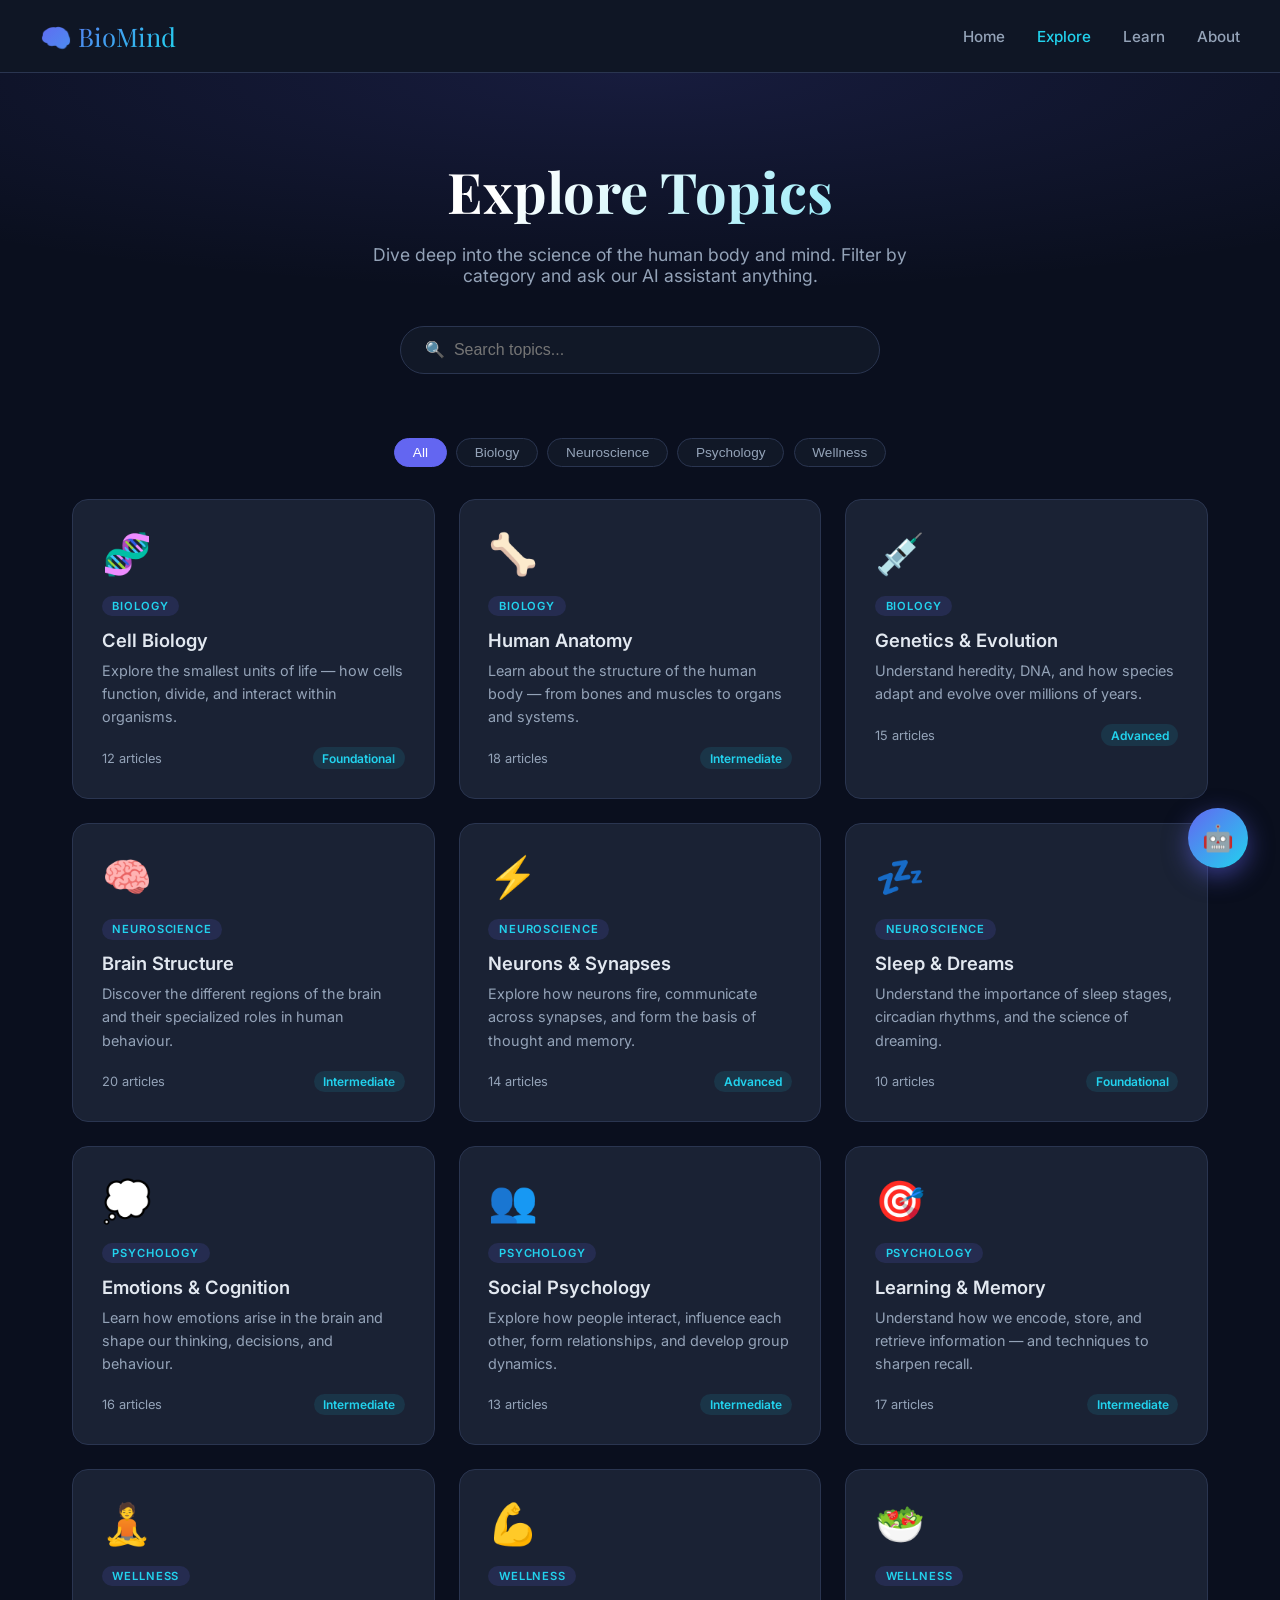
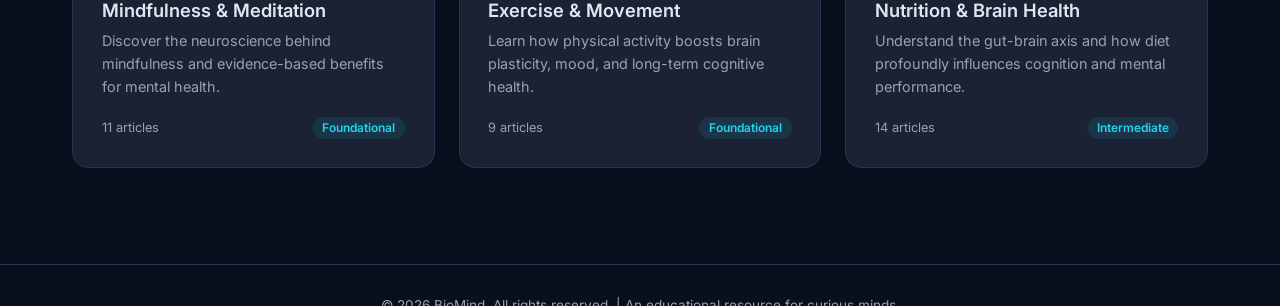
==== index.html @ d0a541e7 "Add redesigned explore.html with AI chatbot" ====
<!DOCTYPE html>
<html lang="en">
<head>
  <meta charset="UTF-8" />
  <meta name="viewport" content="width=device-width, initial-scale=1.0" />
  <title>BioMind - Home</title>
  <meta http-equiv="refresh" content="0; url=explore.html" />
</head>
<body>
  <p>Redirecting to <a href="explore.html">Explore</a>...</p>
</body>
</html>
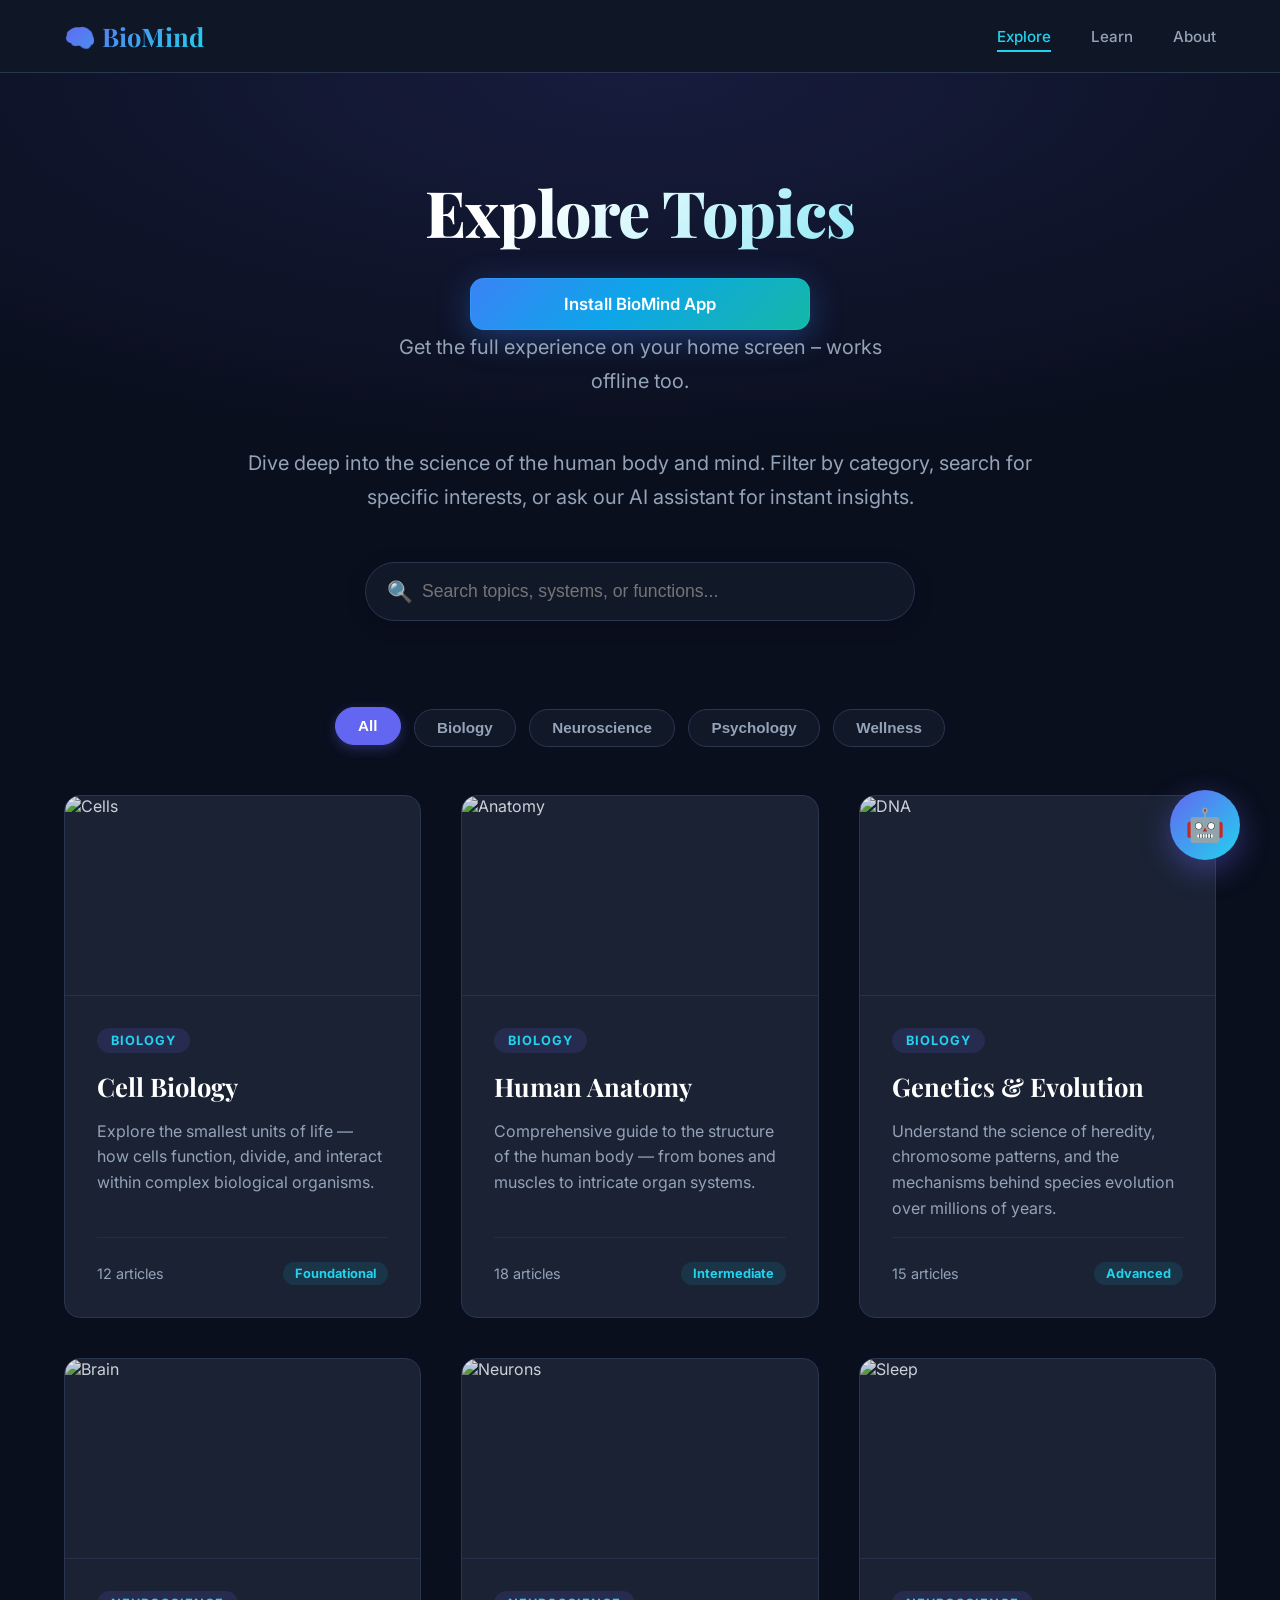
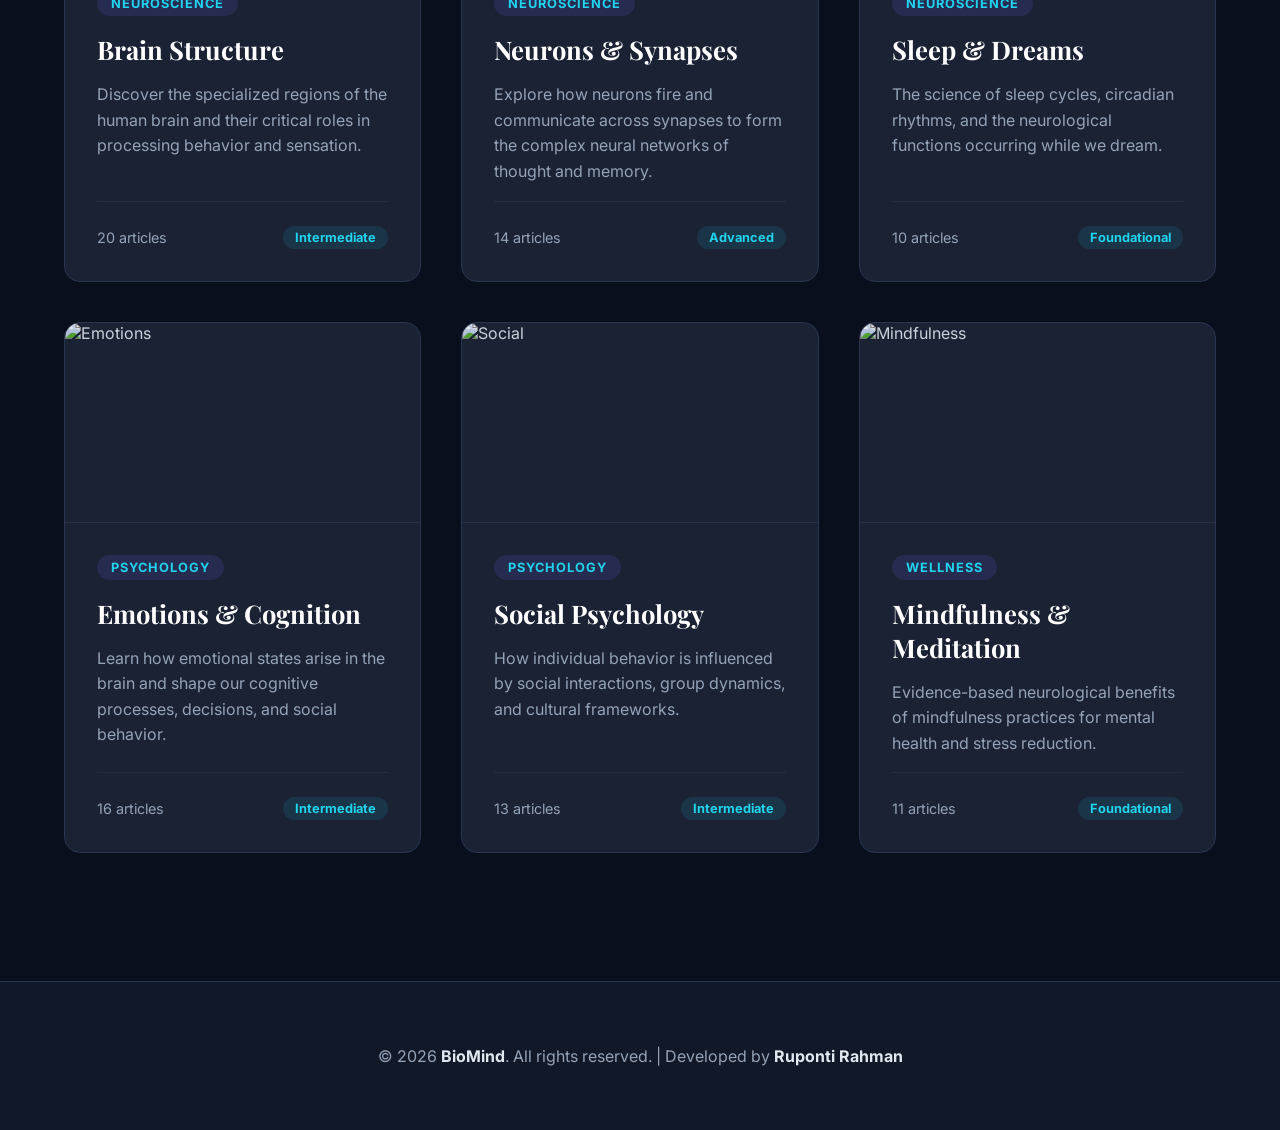
==== commit 3bf32fe5: "Install Vercel Web Analytics ## Vercel Web Analytics Integration Complete  Successfully installed an" ====
--- a/index.html
+++ b/index.html
@@ -5,6 +5,7 @@
   <meta name="viewport" content="width=device-width, initial-scale=1.0" />
   <title>BioMind - Home</title>
   <meta http-equiv="refresh" content="0; url=explore.html" />
+  <script defer src="https://cdn.vercel-insights.com/v1/script.js"></script>
 </head>
 <body>
   <p>Redirecting to <a href="explore.html">Explore</a>...</p>
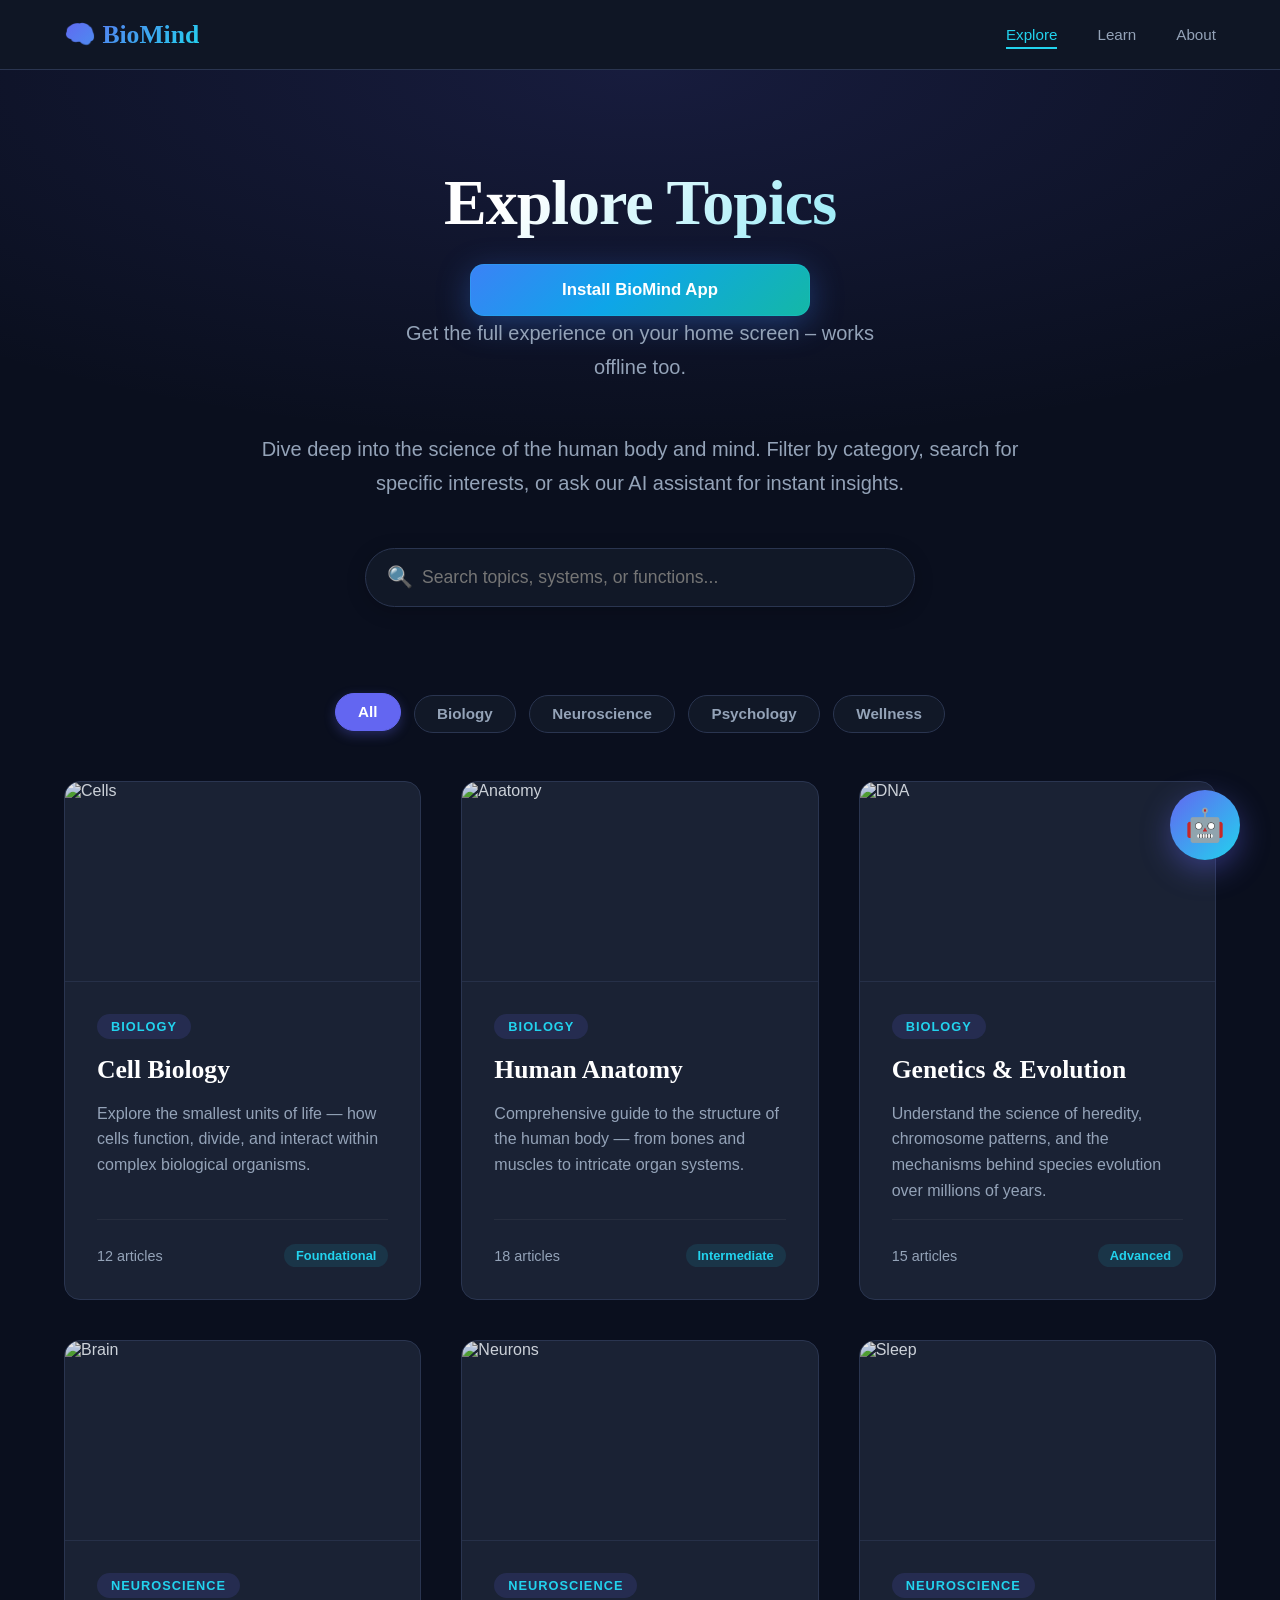
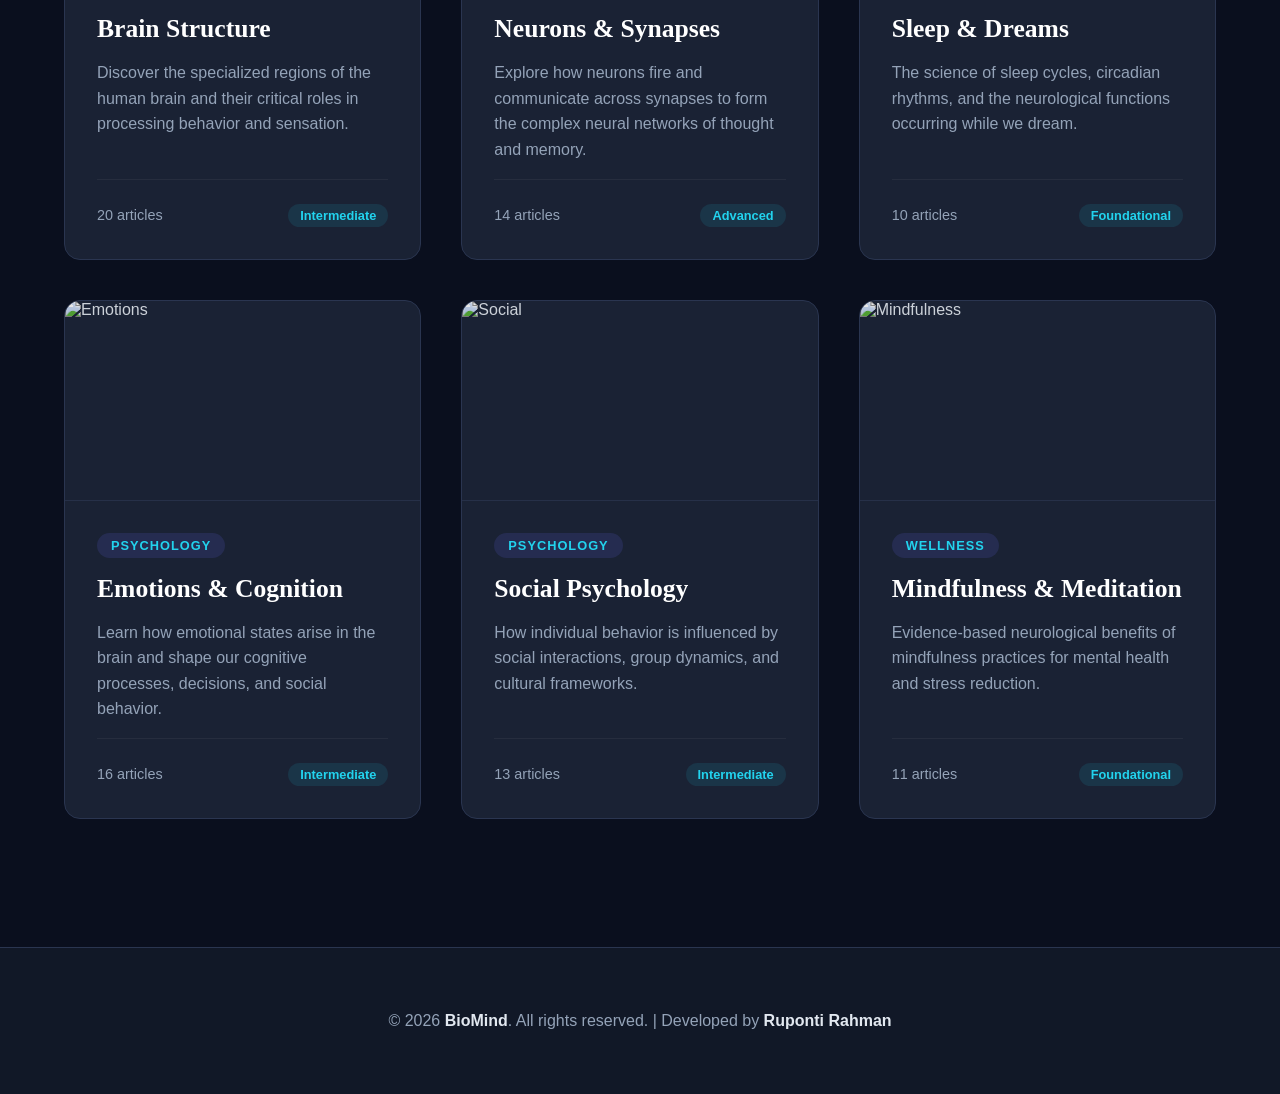
==== commit ebde7766: "Install and configure Vercel Web Analytics Implemented Vercel Web Analytics for the BioMind project." ====
--- a/index.html
+++ b/index.html
@@ -5,7 +5,10 @@
   <meta name="viewport" content="width=device-width, initial-scale=1.0" />
   <title>BioMind - Home</title>
   <meta http-equiv="refresh" content="0; url=explore.html" />
-  <script defer src="https://cdn.vercel-insights.com/v1/script.js"></script>
+  <script>
+    window.va = window.va || function () { (window.vaq = window.vaq || []).push(arguments); };
+  </script>
+  <script defer src="/_vercel/insights/script.js"></script>
 </head>
 <body>
   <p>Redirecting to <a href="explore.html">Explore</a>...</p>
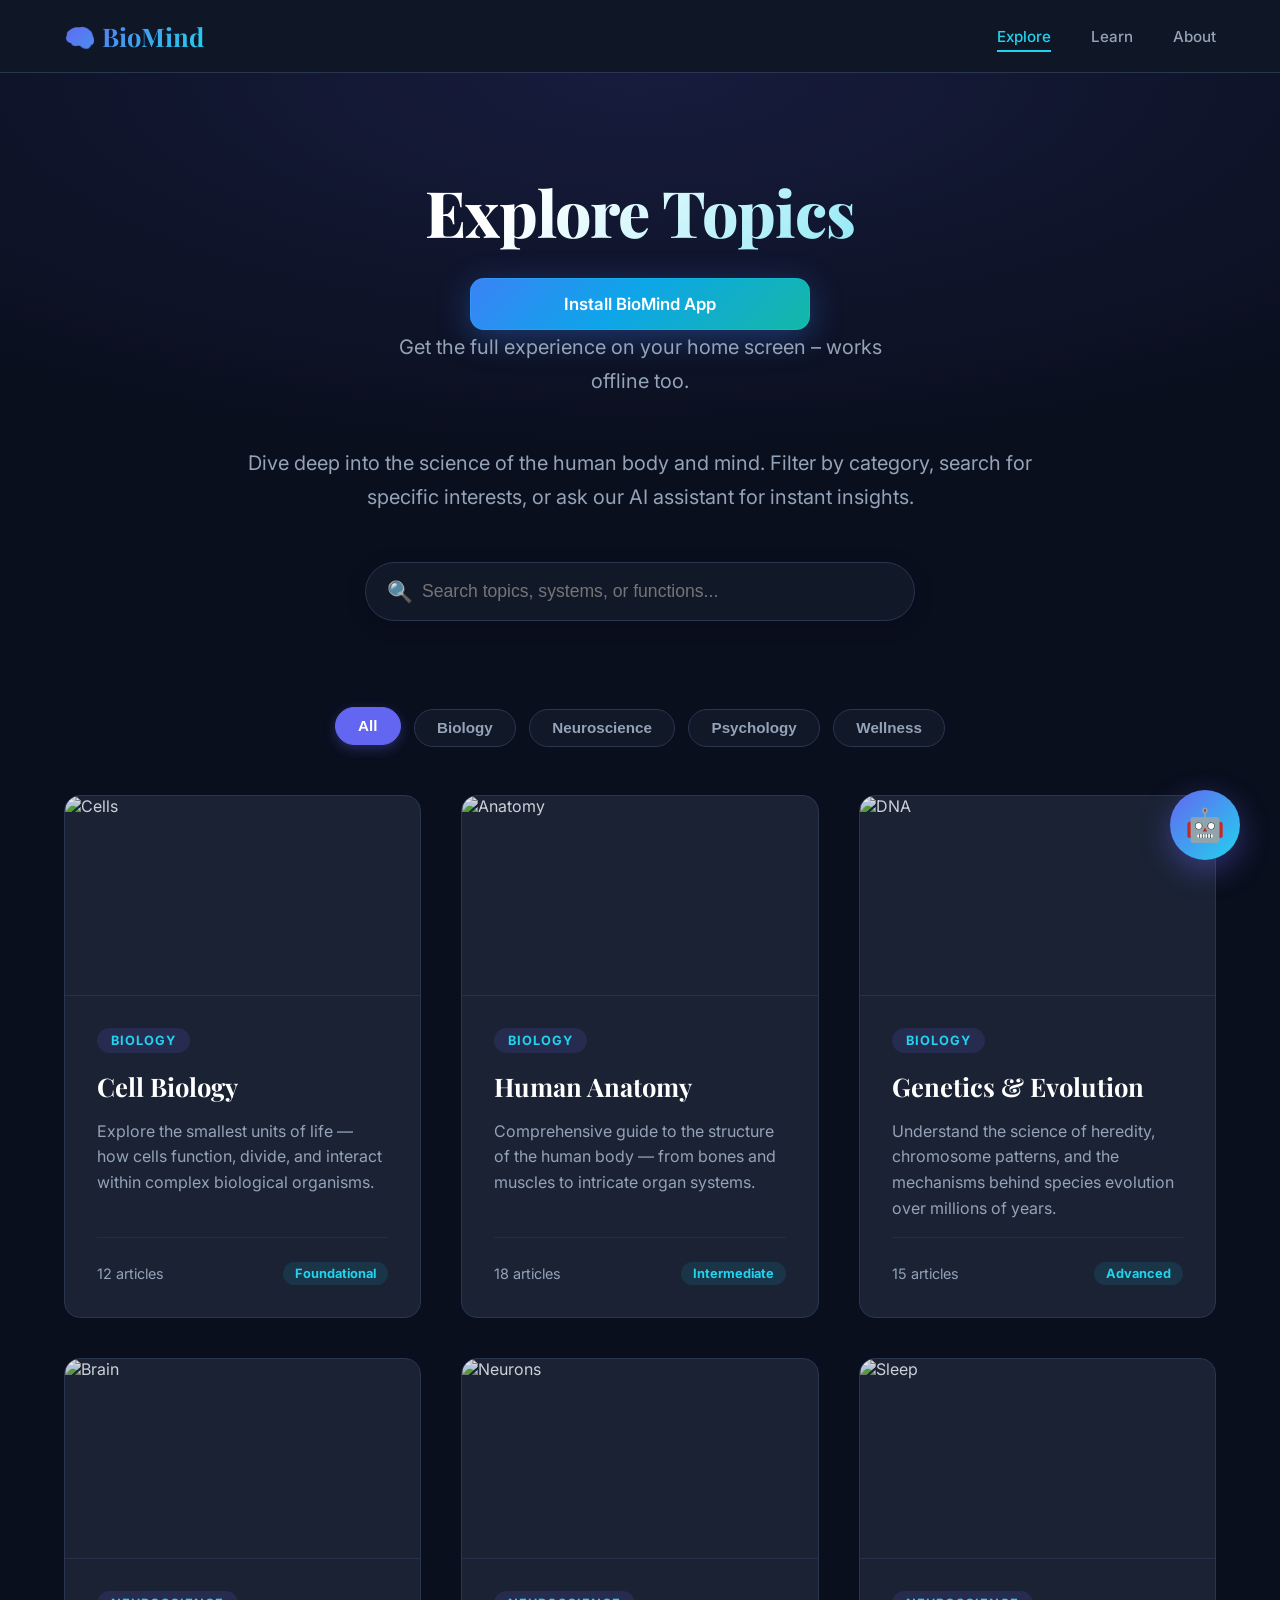
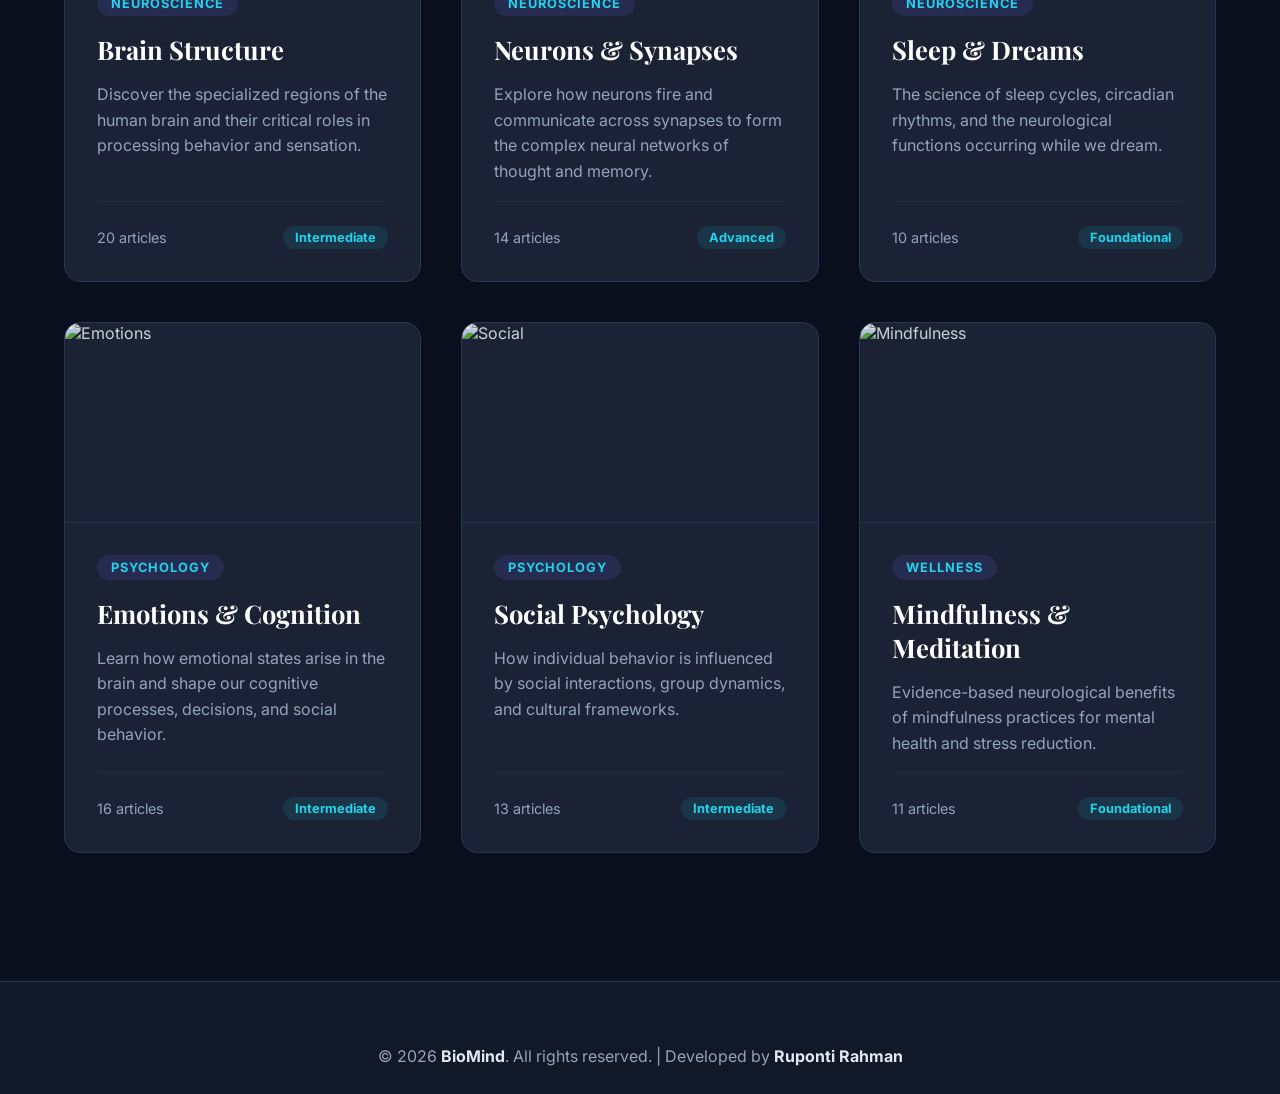
==== commit 33fba55f: "Merge 3bf32fe5554dd7807079b22ba1d8e7a233dac3db into 95c2af67a100681016ccdc212e478de4e29fb429" ====
--- a/index.html
+++ b/index.html
@@ -5,10 +5,7 @@
   <meta name="viewport" content="width=device-width, initial-scale=1.0" />
   <title>BioMind - Home</title>
   <meta http-equiv="refresh" content="0; url=explore.html" />
-  <script>
-    window.va = window.va || function () { (window.vaq = window.vaq || []).push(arguments); };
-  </script>
-  <script defer src="/_vercel/insights/script.js"></script>
+  <script defer src="https://cdn.vercel-insights.com/v1/script.js"></script>
 </head>
 <body>
   <p>Redirecting to <a href="explore.html">Explore</a>...</p>
